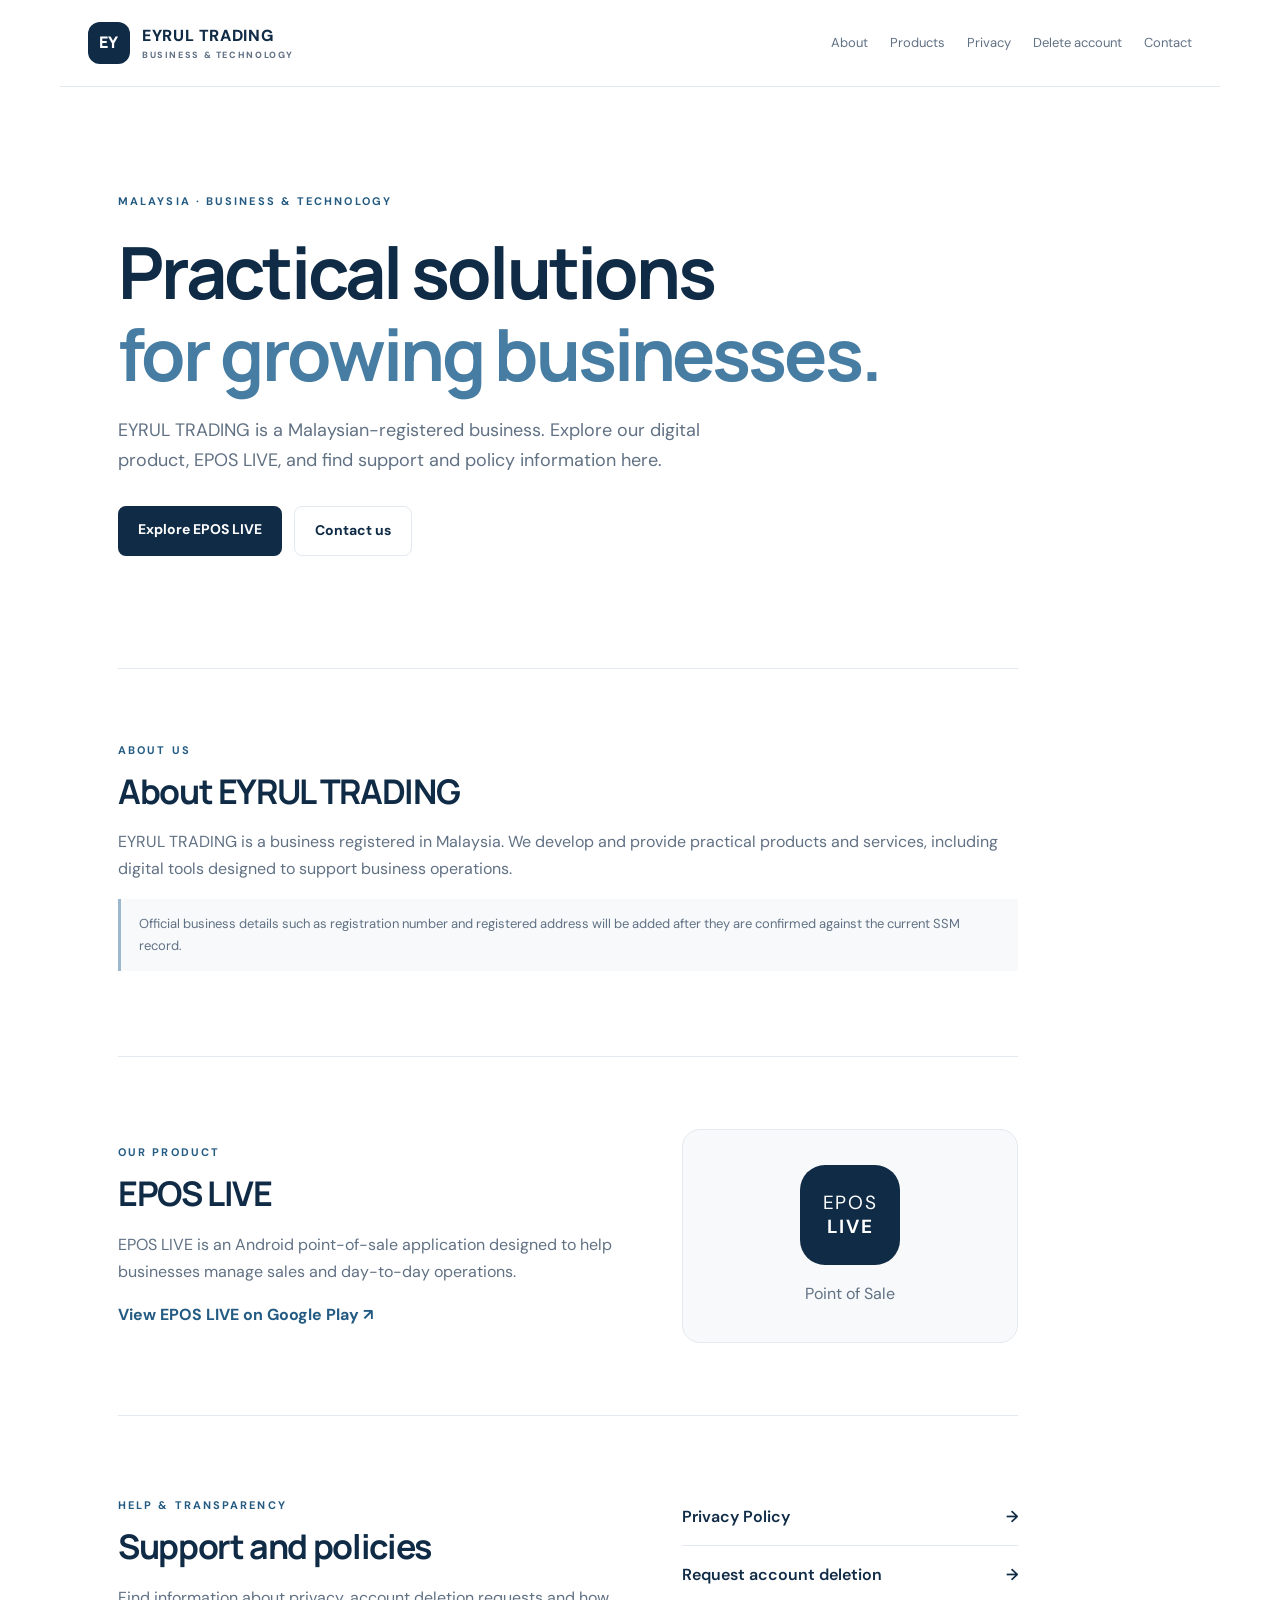
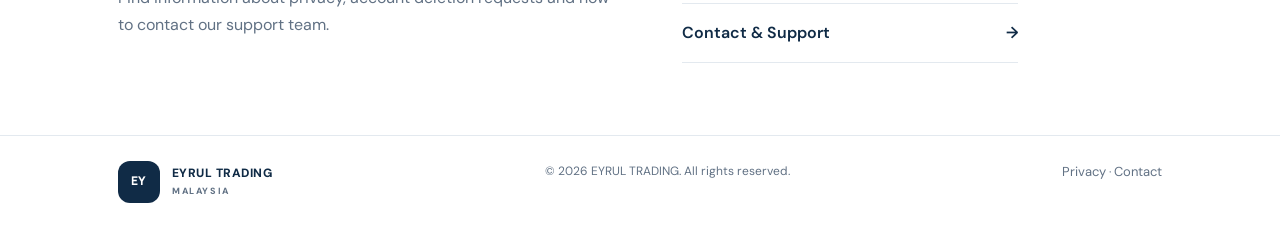
==== index.html @ 8cc16192 "Add files via upload" ====
<!doctype html>
<html lang="en">
<head>
  <meta charset="utf-8"><meta name="viewport" content="width=device-width, initial-scale=1">
  <meta name="description" content="EYRUL TRADING — Malaysian business and software solutions, including EPOS LIVE.">
  <title>EYRUL TRADING | Business & Technology</title><link rel="stylesheet" href="styles.css">
</head>
<body>
<header class="site-header"><a class="brand" href="index.html"><span class="brand-mark">EY</span><span>EYRUL TRADING<small>BUSINESS & TECHNOLOGY</small></span></a>
<nav><a href="#about">About</a><a href="#products">Products</a><a href="privacy-policy.html">Privacy</a><a href="delete-account.html">Delete account</a><a href="contact.html">Contact</a></nav></header>
<main>
<section class="hero"><div class="eyebrow">MALAYSIA · BUSINESS & TECHNOLOGY</div><h1>Practical solutions<br><em>for growing businesses.</em></h1><p>EYRUL TRADING is a Malaysian-registered business. Explore our digital product, EPOS LIVE, and find support and policy information here.</p><div class="actions"><a class="button primary" href="#products">Explore EPOS LIVE</a><a class="button secondary" href="contact.html">Contact us</a></div></section>
<section id="about" class="section"><div class="eyebrow">ABOUT US</div><h2>About EYRUL TRADING</h2><p>EYRUL TRADING is a business registered in Malaysia. We develop and provide practical products and services, including digital tools designed to support business operations.</p><p class="note">Official business details such as registration number and registered address will be added after they are confirmed against the current SSM record.</p></section>
<section id="products" class="section product"><div><div class="eyebrow">OUR PRODUCT</div><h2>EPOS LIVE</h2><p>EPOS LIVE is an Android point-of-sale application designed to help businesses manage sales and day-to-day operations.</p><a class="text-link" href="https://play.google.com/store/apps/details?id=my.epos.live" target="_blank" rel="noopener">View EPOS LIVE on Google Play ↗</a></div><div class="product-tile"><div class="app-icon">EPOS<br><b>LIVE</b></div><span>Point of Sale</span></div></section>
<section class="section split"><div><div class="eyebrow">HELP & TRANSPARENCY</div><h2>Support and policies</h2><p>Find information about privacy, account deletion requests and how to contact our support team.</p></div><div class="link-list"><a href="privacy-policy.html">Privacy Policy <span>→</span></a><a href="delete-account.html">Request account deletion <span>→</span></a><a href="contact.html">Contact & Support <span>→</span></a></div></section>
</main><footer><a class="brand footer-brand" href="index.html"><span class="brand-mark">EY</span><span>EYRUL TRADING<small>MALAYSIA</small></span></a><span>© <span id="year"></span> EYRUL TRADING. All rights reserved.</span><span><a href="privacy-policy.html">Privacy</a> · <a href="contact.html">Contact</a></span></footer>
<script>document.getElementById('year').textContent=new Date().getFullYear()</script>
</body></html>
---- styles.css ----
@import url('https://fonts.googleapis.com/css2?family=DM+Sans:wght@400;500;600;700&family=Manrope:wght@400;500;600;700;800&display=swap');
:root{--navy:#102b46;--blue:#245b83;--ink:#172536;--muted:#617184;--line:#e3e9ef;--paper:#f7f9fb}*{box-sizing:border-box}html{scroll-behavior:smooth}body{margin:0;background:#fff;color:var(--ink);font-family:'DM Sans',Arial,sans-serif;line-height:1.7}.site-header{max-width:1160px;margin:auto;padding:22px 28px;display:flex;align-items:center;justify-content:space-between;gap:24px;border-bottom:1px solid var(--line)}.brand{display:flex;gap:12px;align-items:center;text-decoration:none;color:var(--navy);font-weight:800;letter-spacing:.04em;line-height:1.2}.brand small{display:block;font-size:9px;letter-spacing:.18em;color:var(--muted);margin-top:5px}.brand-mark{width:42px;height:42px;border-radius:12px;background:var(--navy);color:white;display:grid;place-items:center;font-family:Manrope;font-weight:800}nav{display:flex;gap:22px;flex-wrap:wrap}nav a,footer a{font-size:13px;color:var(--muted);text-decoration:none}nav a:hover,footer a:hover,.text-link:hover{color:var(--blue)}main{max-width:1100px;margin:auto;padding:0 28px}.hero{padding:105px 0 112px;max-width:800px}.eyebrow{font-size:11px;font-weight:700;letter-spacing:.19em;color:var(--blue)}h1,h2{font-family:Manrope,Arial,sans-serif;line-height:1.14;letter-spacing:-.04em;color:var(--navy)}h1{font-size:clamp(42px,7vw,72px);margin:20px 0}h1 em{font-style:normal;color:#477da2}h2{font-size:34px;margin:12px 0 18px}.hero p{font-size:18px;color:var(--muted);max-width:650px}.actions{display:flex;gap:12px;margin-top:30px;flex-wrap:wrap}.button{padding:12px 20px;border-radius:8px;text-decoration:none;font-weight:700;font-size:14px}.primary{background:var(--navy);color:#fff}.secondary{border:1px solid var(--line);color:var(--navy)}.section{padding:72px 0;border-top:1px solid var(--line);max-width:900px}.section p,.document p,.document li{color:var(--muted)}.note{background:var(--paper);border-left:3px solid #9bb8ce;padding:14px 18px;font-size:13px}.product,.split{display:grid;grid-template-columns:1.5fr 1fr;gap:60px;align-items:center}.product-tile{background:var(--paper);border:1px solid var(--line);border-radius:18px;padding:35px;display:grid;justify-items:center;gap:15px;color:var(--muted)}.app-icon{width:100px;height:100px;border-radius:25px;background:var(--navy);color:white;display:grid;place-content:center;text-align:center;line-height:1.25;font-size:19px;letter-spacing:.08em}.text-link{color:var(--blue);font-weight:700;text-decoration:none}.link-list a{display:flex;justify-content:space-between;padding:15px 0;border-bottom:1px solid var(--line);text-decoration:none;color:var(--navy);font-weight:600}.document{max-width:790px;padding-top:75px;padding-bottom:90px}.document h1{font-size:clamp(38px,6vw,58px)}.document h2{font-size:23px;margin-top:36px}.updated{font-size:13px}.document a{color:var(--blue)}.request-box{background:var(--paper);border:1px solid var(--line);padding:24px;border-radius:14px;margin:28px 0}.request-box h2{margin-top:0}.email{font-size:19px;font-weight:700}footer{border-top:1px solid var(--line);padding:25px max(28px,calc((100% - 1044px)/2));display:flex;justify-content:space-between;gap:15px;flex-wrap:wrap;color:var(--muted);font-size:12px}.footer-brand{font-size:12px}@media(max-width:700px){.site-header{align-items:flex-start;flex-direction:column}.hero{padding:70px 0}.section{padding:52px 0}.product,.split{grid-template-columns:1fr;gap:25px}nav{gap:12px}nav a{font-size:12px}footer{flex-direction:column}}
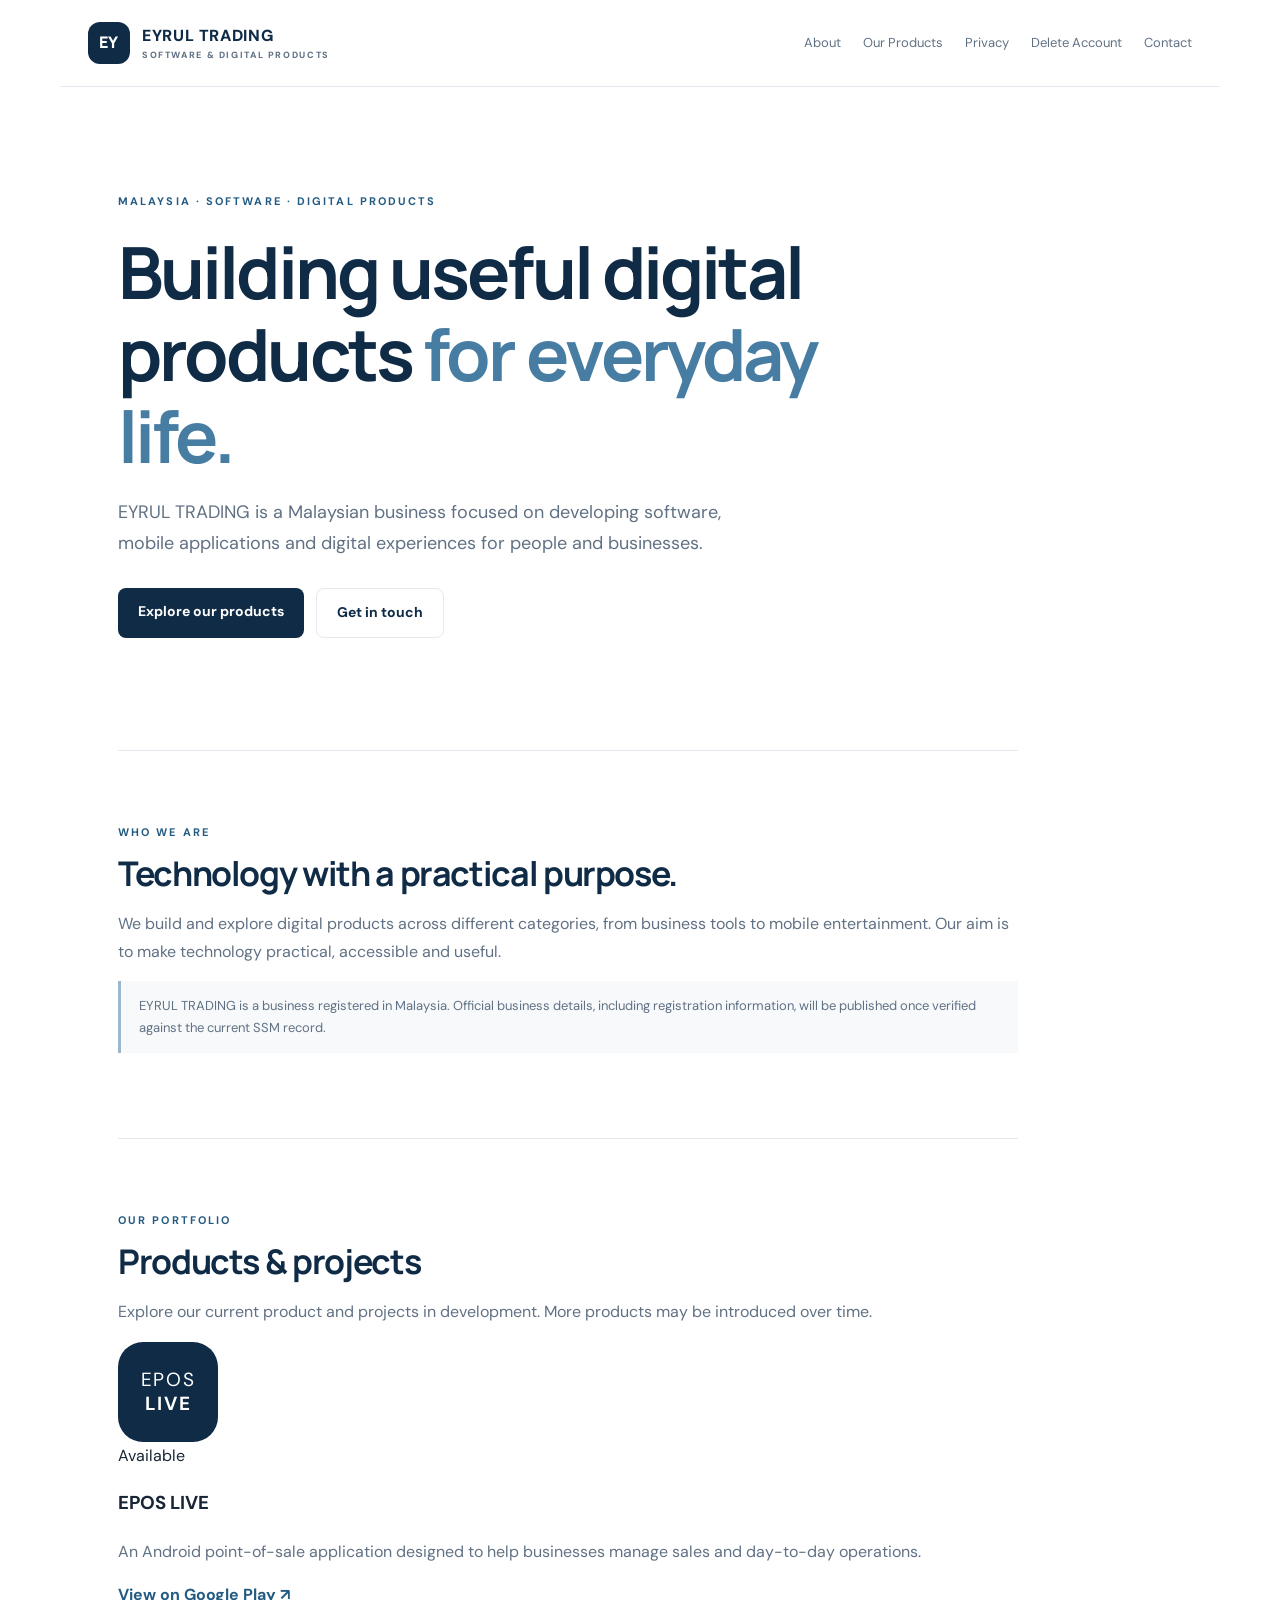
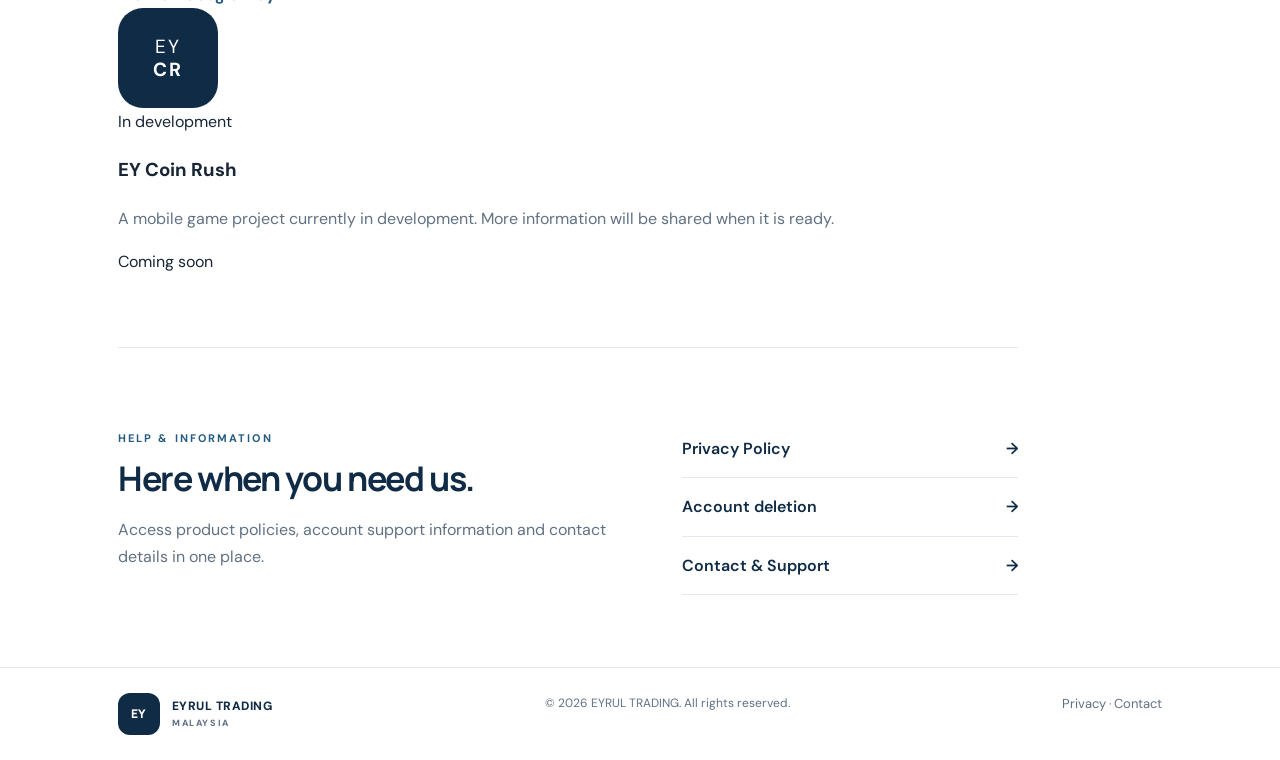
==== commit b4bc3026: "Refresh company homepage for multi-product portfolio" ====
--- a/index.html
+++ b/index.html
@@ -1,18 +1,65 @@
 <!doctype html>
 <html lang="en">
 <head>
-  <meta charset="utf-8"><meta name="viewport" content="width=device-width, initial-scale=1">
-  <meta name="description" content="EYRUL TRADING — Malaysian business and software solutions, including EPOS LIVE.">
-  <title>EYRUL TRADING | Business & Technology</title><link rel="stylesheet" href="styles.css">
+  <meta charset="utf-8">
+  <meta name="viewport" content="width=device-width, initial-scale=1">
+  <meta name="description" content="EYRUL TRADING is a Malaysian business building software, mobile applications and digital products. Discover EPOS LIVE and our upcoming projects.">
+  <meta name="theme-color" content="#102b46">
+  <title>EYRUL TRADING | Software & Digital Products</title>
+  <link rel="stylesheet" href="styles.css">
 </head>
 <body>
-<header class="site-header"><a class="brand" href="index.html"><span class="brand-mark">EY</span><span>EYRUL TRADING<small>BUSINESS & TECHNOLOGY</small></span></a>
-<nav><a href="#about">About</a><a href="#products">Products</a><a href="privacy-policy.html">Privacy</a><a href="delete-account.html">Delete account</a><a href="contact.html">Contact</a></nav></header>
+<header class="site-header">
+  <a class="brand" href="index.html"><span class="brand-mark">EY</span><span>EYRUL TRADING<small>SOFTWARE & DIGITAL PRODUCTS</small></span></a>
+  <nav aria-label="Main navigation">
+    <a href="#about">About</a><a href="#products">Our Products</a><a href="privacy-policy.html">Privacy</a><a href="delete-account.html">Delete Account</a><a href="contact.html">Contact</a>
+  </nav>
+</header>
 <main>
-<section class="hero"><div class="eyebrow">MALAYSIA · BUSINESS & TECHNOLOGY</div><h1>Practical solutions<br><em>for growing businesses.</em></h1><p>EYRUL TRADING is a Malaysian-registered business. Explore our digital product, EPOS LIVE, and find support and policy information here.</p><div class="actions"><a class="button primary" href="#products">Explore EPOS LIVE</a><a class="button secondary" href="contact.html">Contact us</a></div></section>
-<section id="about" class="section"><div class="eyebrow">ABOUT US</div><h2>About EYRUL TRADING</h2><p>EYRUL TRADING is a business registered in Malaysia. We develop and provide practical products and services, including digital tools designed to support business operations.</p><p class="note">Official business details such as registration number and registered address will be added after they are confirmed against the current SSM record.</p></section>
-<section id="products" class="section product"><div><div class="eyebrow">OUR PRODUCT</div><h2>EPOS LIVE</h2><p>EPOS LIVE is an Android point-of-sale application designed to help businesses manage sales and day-to-day operations.</p><a class="text-link" href="https://play.google.com/store/apps/details?id=my.epos.live" target="_blank" rel="noopener">View EPOS LIVE on Google Play ↗</a></div><div class="product-tile"><div class="app-icon">EPOS<br><b>LIVE</b></div><span>Point of Sale</span></div></section>
-<section class="section split"><div><div class="eyebrow">HELP & TRANSPARENCY</div><h2>Support and policies</h2><p>Find information about privacy, account deletion requests and how to contact our support team.</p></div><div class="link-list"><a href="privacy-policy.html">Privacy Policy <span>→</span></a><a href="delete-account.html">Request account deletion <span>→</span></a><a href="contact.html">Contact & Support <span>→</span></a></div></section>
-</main><footer><a class="brand footer-brand" href="index.html"><span class="brand-mark">EY</span><span>EYRUL TRADING<small>MALAYSIA</small></span></a><span>© <span id="year"></span> EYRUL TRADING. All rights reserved.</span><span><a href="privacy-policy.html">Privacy</a> · <a href="contact.html">Contact</a></span></footer>
+  <section class="hero">
+    <div class="eyebrow">MALAYSIA · SOFTWARE · DIGITAL PRODUCTS</div>
+    <h1>Building useful digital products <em>for everyday life.</em></h1>
+    <p>EYRUL TRADING is a Malaysian business focused on developing software, mobile applications and digital experiences for people and businesses.</p>
+    <div class="actions"><a class="button primary" href="#products">Explore our products</a><a class="button secondary" href="contact.html">Get in touch</a></div>
+  </section>
+
+  <section id="about" class="section">
+    <div class="eyebrow">WHO WE ARE</div>
+    <h2>Technology with a practical purpose.</h2>
+    <p>We build and explore digital products across different categories, from business tools to mobile entertainment. Our aim is to make technology practical, accessible and useful.</p>
+    <p class="note">EYRUL TRADING is a business registered in Malaysia. Official business details, including registration information, will be published once verified against the current SSM record.</p>
+  </section>
+
+  <section id="products" class="section">
+    <div class="eyebrow">OUR PORTFOLIO</div>
+    <h2>Products & projects</h2>
+    <p>Explore our current product and projects in development. More products may be introduced over time.</p>
+    <div class="app-grid">
+      <article class="app-card">
+        <div class="app-card-top"><div class="app-icon">EPOS<br><b>LIVE</b></div><span class="status status-live">Available</span></div>
+        <h3>EPOS LIVE</h3>
+        <p>An Android point-of-sale application designed to help businesses manage sales and day-to-day operations.</p>
+        <a class="text-link" href="https://play.google.com/store/apps/details?id=my.epos.live" target="_blank" rel="noopener">View on Google Play ↗</a>
+      </article>
+      <article class="app-card">
+        <div class="app-card-top"><div class="app-icon game-icon">EY<br><b>CR</b></div><span class="status status-dev">In development</span></div>
+        <h3>EY Coin Rush</h3>
+        <p>A mobile game project currently in development. More information will be shared when it is ready.</p>
+        <span class="muted-label">Coming soon</span>
+      </article>
+    </div>
+  </section>
+
+  <section class="section split">
+    <div><div class="eyebrow">HELP & INFORMATION</div><h2>Here when you need us.</h2><p>Access product policies, account support information and contact details in one place.</p></div>
+    <div class="link-list"><a href="privacy-policy.html">Privacy Policy <span>→</span></a><a href="delete-account.html">Account deletion <span>→</span></a><a href="contact.html">Contact & Support <span>→</span></a></div>
+  </section>
+</main>
+<footer>
+  <a class="brand footer-brand" href="index.html"><span class="brand-mark">EY</span><span>EYRUL TRADING<small>MALAYSIA</small></span></a>
+  <span>© <span id="year"></span> EYRUL TRADING. All rights reserved.</span>
+  <span><a href="privacy-policy.html">Privacy</a> · <a href="contact.html">Contact</a></span>
+</footer>
 <script>document.getElementById('year').textContent=new Date().getFullYear()</script>
-</body></html>+</body>
+</html>
